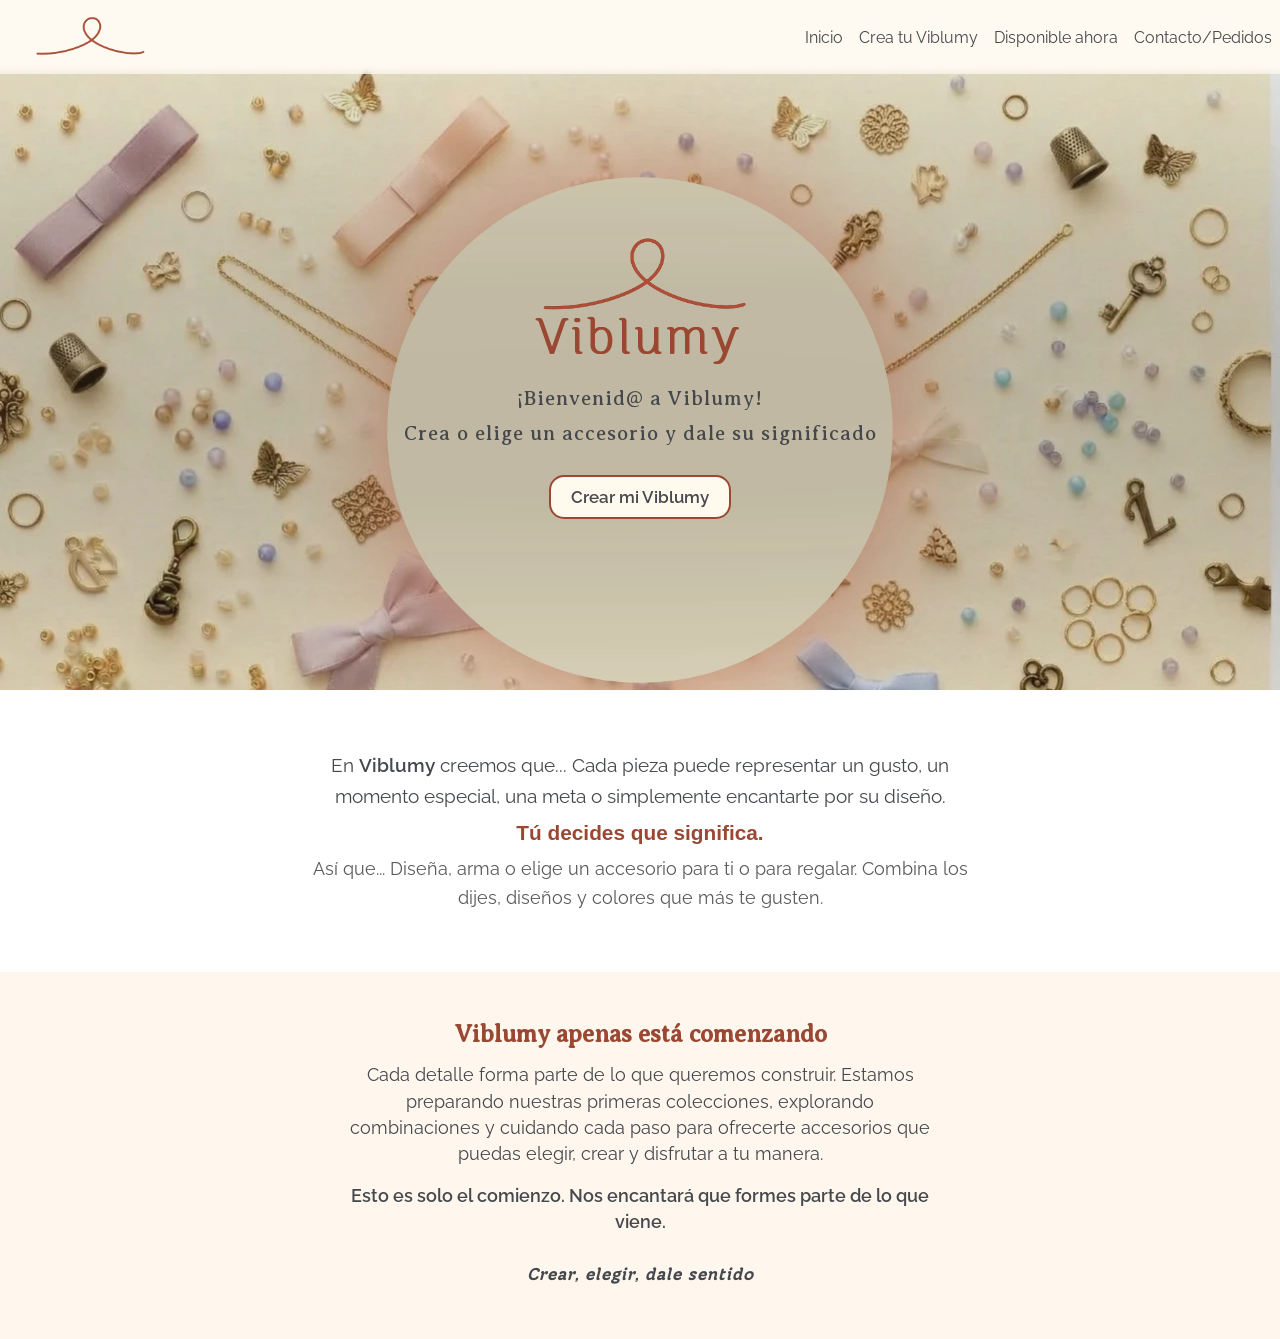
==== index.html @ ad6a2ee5 "Add files via upload" ====
<!DOCTYPE html>
<html lang="en">

<head>
    <meta charset="UTF-8">
    <meta name="viewport" content="width=device-width, initial-scale=1.0">
    <title>Viblumy</title>
    <link rel="icon" href="images/viblumy_icon.ico">
    <link rel="stylesheet" href="https://cdn.jsdelivr.net/npm/bootstrap-icons@1.13.1/font/bootstrap-icons.min.css">
    <link rel="stylesheet" href="styles.css">
</head>

<body>
    <header>
        <img class="logo" src="./images/viblumy_icon.png" alt="Logo">
        <button id="abrir" class="abrir-menu"><i class="bi bi-list"></i></button>
        <nav class="nav" id="nav">
            <button class="cerrar-menu" id="cerrar"><i class="bi bi-x-circle"></i></button>
            <ul class="nav-list">
                <li><a href="index.html">Inicio</a></li>
                <li><a href="v_creaViblumy.html">Crea tu Viblumy</a></li>
                <li><a href="v_disponib.html">Disponible ahora</a></li>
                <li><a href="v_contact.html">Contacto/Pedidos</a></li>
            </ul>
        </nav>
    </header>

    <section id="inicio">
        <div class="hero-content">
            <img src="images/HeroInicio.webp" alt="viblumy-hero" class="img-inicio">
            <div class="texto-hero">
                <img class="logo-hero" src="images/viblumy_icon.png" alt="Logo">
                <h1 class="viblumy-hero">Viblumy</h1>
                <p class="txt-inicio">¡Bienvenid@ a Viblumy!</p>
                <p class="txt-inicio">Crea o elige un accesorio y dale su significado</p>
                <br>
                <button class="boton-crear"><span><a href="v_creaViblumy.html" class="boton-crea">Crear mi
                            Viblumy</a></span></button>
            </div>
        </div>
    </section>
    <section class="introduccion-viblumy">
        <div class="contenedor-texto">
            <p class="filosofia">
                En <strong>Viblumy</strong> creemos que... Cada pieza puede representar un gusto, un momento especial,
                una meta o simplemente encantarte por su diseño.
            </p>
            <p class="resalte">Tú decides que significa.</p>
            <p class="accion">
                Así que... Diseña, arma o elige un accesorio para ti o para regalar. Combina los dijes, diseños y
                colores que más te gusten.
            </p>
        </div>
    </section>
    <section class="lanzamiento-viblumy">
        <div class="cont-lanzamiento-texto">
            <h2>Viblumy apenas está comenzando</h2>
            <p>Cada detalle forma parte de lo que queremos construir.
                Estamos preparando nuestras primeras colecciones, explorando combinaciones y cuidando cada paso para
                ofrecerte accesorios que puedas elegir, crear y disfrutar a tu manera.
            </p>
                <p class="despedida">
                Esto es solo el comienzo. Nos encantará que formes parte de lo que viene.
            </p>
            <p class="lema">
                <strong>Crear, elegir, dale sentido</strong>
            </p>
        </div>
    </section>

    <script src="script.js"></script>

</body>

</html>
---- styles.css ----
/*Elementos determinados 
Color Terracota: #9a4832
Color Beige: #fff9ee
Color Grafito: #45484d
*/

/*Tipografias*/
@font-face {
  font-family: 'Raleway';
  src: url(fonts/Raleway-Regular.ttf) format(truetype);
  font-weight: 400;
  font-style: normal;
}

@font-face {
  font-family: 'Raleway';
  src: url(fonts/Raleway-SemiBold.ttf) format(truetype);
  font-weight: 800;
  font-style: normal;
}

@font-face {
  font-family: 'Moonjelly';
  src: url(fonts/Moonjelly-Light.otf) format(truetype);
  font-weight: 400;
  font-style: normal;
}

@font-face {
  font-family: 'Moonjelly';
  src: url(fonts/Moonjelly-Bold.otf) format(truetype);
  font-weight: 700;
  font-style: normal;
}

@font-face {
  font-family: 'Alice', sans-serif;
  src: url(fonts/Arvo-Regular.ttf) format(truetype);
  font-weight: 400;
  font-style: normal;
}

@font-face {
  font-family: 'Yeseva', sans-serif;
  src: url(fonts/YesevaOne-Regular.ttf) format(truetype);
  font-weight: 400;
  font-style: normal;
}

@font-face {
  font-family: 'Mango', sans-serif;
  src: url(fonts/MangoCamise-Regular-BF6a6d9352645de.ttf) format(truetype);
  font-weight: 400;
  font-style: normal;
}

@font-face {
  font-family: 'Averia';
  src: url(fonts/AveriaSerifLibre-Regular.ttf) format(truetype);
  font-weight: 400;
  font-style: normal;
}

/* RESET Y REGLAS DE DESPLAZAMIENTO GENERAL */
* {
  margin: 0;
  padding: 0;
  box-sizing: border-box;
  font-family: 'Raleway', sans-serif;
  font-weight: 400;
}

html,
body {
  width: 100%;
  min-height: 100vh;
  overflow-x: hidden;
  /* Evita desplazamiento horizontal no deseado */
  overflow-y: auto;
  /* Asegura que el scroll vertical funcione siempre */
  background-color: #fdfaf7;
  color: #45484d;
  scroll-behavior: smooth;

}

body {
  margin: 0;
  padding-top: 60px;
  /* Evita que el header tape el inicio de la página */
}

/* HEADER */
header {
  display: flex;
  align-items: center;
  justify-content: space-between;
  padding: 0.5rem;

  /* 1. CAMBIO CLAVE: Cambiado a RGBA para darle 70% de opacidad (0.7) */
  background-color: rgba(255, 249, 238, 0.7);

  position: fixed;
  top: 0;
  left: 0;
  right: 0;
  width: 100%;
  z-index: 1000;

  backdrop-filter: blur(2.5px);
  -webkit-backdrop-filter: blur(2.5px);
}

.logo {
  max-width: 10rem;
}

.nav-list {
  list-style-type: none;
  display: flex;
  gap: 1rem;
}

.nav-list li a {
  text-decoration: none;
  color: #45484d;
}

.abrir-menu,
.cerrar-menu {
  display: none;
}

/* INICIO */
.hero-content {
  position: relative;
  width: 100%;
  /* 1. Definimos una altura responsiva para que siempre tenga espacio */
  min-height: 70vh;
  /* Ocupa el 70% de la altura de la pantalla del usuario */
  display: flex;
  justify-content: center;
  align-items: center;
  text-align: center;
  overflow: hidden;
  padding: 1rem;
}

.img-inicio {
  position: absolute;
  margin-top: 10px;
  top: 0;
  left: 0;
  width: 100%;
  height: 100%;
  /* Cubre todo el contenedor sin deformarse */
  object-fit: cover;
  object-position: center;
  z-index: 1;
  /* Fondo */
  background-image: linear-gradient(rgba(0, 0, 0, 0.4), rgba(0, 0, 0, 0.4)), url(images/HeroInicio.webp);
  background-position: center center;
  background-size: cover;
  background-repeat: no-repeat;
  min-height: 80vh;

}

.texto-hero {
  display: flex;
  flex-direction: column;
  justify-content: center;
  align-items: center;
  text-align: center;
  position: relative;
  z-index: 2;
  /* Asegura que el texto quede SIEMPRE sobre la imagen */
  max-width: 90%;
  /* Evita que el texto toque los bordes en celulares */
  padding: 10px 20px;
}

.logo-hero {
  max-width: 300px;
  height: auto;
  margin-bottom: 0;
  margin-top: -10px;
}

.viblumy-hero {
  font-family: 'Moonjelly';
  font-weight: 400;
  font-size: 50px;
  color: #9a4832;
  letter-spacing: 5px;
  margin-top: -15px;
  line-height: 1;
  margin-bottom: 20px;
  text-shadow: 1px 0 0 currentColor, -1px 0 0 currentColor;
}

.txt-inicio {
  font-family: 'Averia';
  font-weight: lighter;
  font-size: 20px;
  color: #45484d;
  letter-spacing: 1px;
  margin-bottom: 10px;
}

.boton-crear {
  background-color: #fff9ee;
  border: 2px solid #9a4832;
  border-radius: 15px;
  cursor: pointer;
  padding: 10px 20px;
  transition: background-color 0.3s ease, transform 0.3s ease;
}

.boton-crea {
  text-decoration: none;
  color: #45484d;
  font-family: 'Raleway', sans-serif;
  font-size: 17px;
  font-weight: bold;
}

.boton-crear:hover {
  background-color: #f5aa95;
  transform: scale(1.1);
}

.introduccion-viblumy {
  background-color: #ffffff;
  padding: 60px 20px; /* Espacio entrea arriba y abajo */
  text-align: center; /* Centra todo el texto */
}

.contenedor-texto {
   max-width: 700px;
   margin: 0 auto;
}

.filosofia {
  font-family: 'Raleway', sans-serif;
  font-size: 1.2rem;
  line-height: 1.6;
  color: #45484d;
}

.filosofia strong {
  font-weight: 800 !important;
}

.resalte {
  font-family: 'Gill Sans', sans-serif;
  font-size: 1.3rem;
  font-weight: bold;
  color: #9a4832;
  margin: 10px 0;
}

.accion {
  font-family: 'Raleway', sans-serif;
  font-size: 1.1rem;
  line-height: 1.6;
  color: #5a5a5a;
}

.lanzamiento-viblumy {
  background-color: #fff6ee;
  padding: 50px 20px; /* Espacio entrea arriba y abajo */
  text-align: center; /* Centra todo el texto */
}

.cont-lanzamiento-texto {
  max-width: 600px;
  margin: 0 auto;
  
  line-height: 1.6rem;
  color: #45484d;
}

.lanzamiento-viblumy h2 {
  font-family: 'Averia';
  color: #9a4832;
  font-weight: bold;
  margin-bottom: 15px;
  font-size: 1.5rem;
}

.lanzamiento-viblumy p {
  font-family: 'Raleway';
  font-size: 1.1rem;
  line-height: 1.5;
  color: #45484d;
}

.despedida {
  font-family: 'Raleway';
  margin-top: 15px;
  font-weight: bold;
}

.lema {
  font-family: 'Raleway';
  margin-top: 25px;
  font-style: italic;
  color: #8a8a8a;
  letter-spacing: 1px;
}

.lema strong {
  font-family: 'Moonjelly';
  font-weight: 800 !important;
  font-size: bold;
}



/* CREA TU VIBLUMY - INICIO */
.catalogo-crear {
  display: flex;
  flex-wrap: wrap;
  gap: 0.8rem;
  margin-top: 0.8rem;
}

.contenedor-crear {
  margin-top: 20px;
}

.title-cat {
  text-align: center;
  position: relative;
  flex-direction: column;
  padding: 0.5rem;
  margin-top: 10px;
  margin-bottom: 20px;
  font-family: 'Mango';
  font-weight: bold;
  font-size: 40px;
  color: #45484d;
  letter-spacing: 4px;
}

.subt-cat {
  text-align: left;
  position: relative;
  flex-direction: column;
  padding: 3rem;
  margin-top: -40px;
  font-family: 'Yeseva';
  font-weight: bold;
  font-size: 25px;
  color: #45484d;
  letter-spacing: 3px;
}

.btn {
  text-align: center;
  margin-top: -30px;
  margin-bottom: 50px;
  display: inline-flex;
  align-items: center;
  justify-content: center;
  min-width: 380px;
  height: 100px;
  background-color: #fff9ee;
  border: 2px solid #9a4832;
  border-radius: 15px;
  cursor: pointer;
  padding: 10px 20px;
  transition: background-color 0.3s ease, transform 0.3s ease;
  text-decoration: none;
  color: #45484d;
  font-family: 'Raleway', sans-serif;
  font-size: 17px;
  font-weight: bold;
}

.boton-pulseras-charm {
  margin-left: 150px;
  margin-right: 10px;
}

.boton-pulseras-charm:hover {
  background-color: #f5aa95;
}

.boton-colgantes-charm {
  margin-right: 40px;
  margin-left: 10px;
}

.boton-colgantes-charm:hover {
  background-color: #f5aa95;
}

.boton-pulseras-chaqui {
  margin-left: 150px;
  margin-right: 10px;
}

.boton-pulseras-chaqui:hover {
  background-color: #f5aa95;
}

.boton-colgantes-chaqui {
  margin-right: 40px;
  margin-left: 10px;
}

.boton-colgantes-chaqui:hover {
  background-color: #f5aa95;
}

/* DISPONIBLE AHORA */
.catalogo-grid {
  display: grid;
  grid-template-columns: repeat(auto-fit, minmax(160px, 1fr));
  gap: 1.5rem;
  padding: 1rem;
  max-width: 900px;
  margin: 0 auto;
}

.tarjeta-producto {
  background-color: #fff9ee;
  border: 1px solid #9a4832;
  border-radius: 12px;
  overflow: hidden;
  display: flex;
  flex-direction: column;
  justify-content: space-between;
}

.producto-img {
  width: 100%;
  aspect-ratio: 1 / 1;
  object-fit: cover;
}

.producto-info {
  padding: 0.8rem;
  text-align: center;
}

.producto-titulo {
  font-family: 'Raleway', sans-serif;
  font-size: 0.95rem;
  color: #45484d;
  margin-bottom: 0.4rem;
}

.producto-precio {
  font-family: 'Raleway', sans-serif;
  font-weight: bold;
  color: #9a4832;
  margin-bottom: 0.8rem;
}

.btn-comprar {
  display: block;
  background-color: #9a4832;
  color: #fff9ee;
  padding: 0.5rem;
  border-radius: 8px;
  font-family: 'Raleway', sans-serif;
  font-size: 0.85rem;
  font-weight: bold;
  border: none;
  cursor: pointer;
}

.filtros-disponible {
  display: flex;
  justify-content: center;
  gap: 12px;
  margin: 20px 0;
  flex-wrap: wrap;
}

.btn-filtro-da {
  display: inline-flex;
  background-color: transparent;
  color: #45484d;
  border: 2px solid #45484d;
  border-radius: 20px;
  padding: 8px 18px;
  font-size: 14px;
  font-weight: 600;
  font-family: 'Raleway', sans-serif;
  cursor: pointer;
  transition: all 0.3s ease;
}

.btn-filtro-da:hover,
.btn-filtro-da.activa {
  border-color: #9a4832;
}

/* CONTACTO/PEDIDOS */
.caja-mensaje {
  position: relative;
  border: 2px solid #9a4832;
  background-color: transparent;
  border-radius: 8px;
  padding: 1.5rem 1rem;
  text-align: center;
  max-width: 320px;
  margin: 2rem auto;
}

.caja-mensaje::before {
  content: "";
  position: absolute;
  top: -12px;
  left: -12px;
  width: 100%;
  height: 100%;
  border: 3px solid #9a4832;
  border-radius: 8px;
  z-index: -1;
}

.txtc {
  font-family: 'Averia', sans-serif;
  font-weight: 400;
  font-size: 17px;
  color: #45484d;
  letter-spacing: 1px;
  margin-top: 0px;
  margin-bottom: 5px;
  align-items: center;
}

.txt-contacto1 {
  margin-top: -5px;
}

.contenedor-btns-contacto {
  display: flex;
  justify-content: center;
  gap: 5rem;
  align-items: center;
}

.btn-contacto {
  margin-top: 30px;
  display: flex;
  flex-direction: column;
  align-items: center;
  gap: 0.4rem;
  text-decoration: none;
  color: #45484d;
  cursor: pointer;
}

.btn-contacto img {
  width: 70px;
  height: auto;
}

/* Sección FAQ CONTACTO/PEDIDOS */
.seccion-faq {
  max-width: 380px;
  margin: 8rem auto;
  padding: 0 1rem;
}

.seccion-faq h3 {
  color: #45484d;
  font-family: 'Alice', sans-serif;
  font-weight: bold;
  font-size: 1.1rem;
  text-align: center;
  margin-bottom: 1rem;
}

.faq-item {
  background-color: #fff9ee;
  border: 1px solid #9a4832;
  border-radius: 8px;
  margin-bottom: 0.8rem;
  padding: 0.8rem 1rem;
  cursor: pointer;
  transition: all 0.2s ease;
}

.faq-item summary {
  font-family: 'Raleway', sans-serif;
  font-weight: bold;
  color: #45484d;
  font-size: 0.9rem;
  outline: none;
}

.faq-item p {
  margin-top: 0.6rem;
  font-family: 'Raleway', sans-serif;
  font-weight: 400;
  font-size: 0.8rem;
  color: #45484d;
  line-height: 1.4;
}

/* ESTRUCTURA PRINCIPAL DEL PERSONALIZADOR (2 COLUMNAS) */
.personalizador-wrapper {
  display: flex;
  flex-wrap: wrap;
  max-width: 1100px;
  margin: 2rem auto;
  gap: 1.5rem;
  padding: 1rem;
}

.lienzo-seccion {
  flex: 1;
  min-width: 320px;
  display: flex;
  flex-direction: column;
  align-items: center;
  position: relative;
}

.titulo-lienzo {
  font-size: 1.5rem;
  color: #9a4832;
  margin-top: -20px;
  margin-bottom: 2rem;
}

.panel-seccion {
  flex: 1;
  min-width: 320px;
  background: #ffffff;
  padding: 1.5rem;
  border-radius: 12px;
  border: 1px solid #eee;
  box-shadow: 0 4px 12px rgba(0, 0, 0, 0.03);
}

.subtitulo-seccion {
  font-size: 1.1rem;
  color: #45484d;
  margin-bottom: 0.8rem;
}

.bloque-opcion {
  margin-bottom: 1.5rem;
}

/* LIENZO Y BOTONES */
.lienzo-contenedor {
  position: relative;
  width: 100%;
  max-width: 400px;
  height: 400px;
  margin: 1rem auto;
  display: flex;
  justify-content: center;
  align-items: center;
}

.btn-cant {
  text-align: center;
  align-items: center;
  justify-content: center;
  background-color: #fff9ee;
  color: #45484d;
  font-family: 'Raleway', sans-serif;
  font-size: 17px;
  font-weight: bold;
  display: inline-flex;
  border-radius: 25px;
  padding: 0.2rem 0.4rem;
  margin-top: 8px;
  border: 2px solid #9a4832;
  cursor: pointer;
  transition: background-color 0.3s ease, transform 0.3s ease;
}

.btn-cant:hover {
  color: #ffffff;
  background-color: #9a4832;
}

/* SELECCIÓN DE CADENAS Y CATALOGO DE DIJES */
.pulsera-grid,
.charm-grid {
  display: flex;
  flex-wrap: wrap;
  gap: 0.8rem;
  margin-top: 0.8rem;
}

.tarjeta-pulsera,
.tarjeta-charm {
  border: 2px solid #eee;
  border-radius: 8px;
  padding: 0.5rem;
  text-align: center;
  cursor: pointer;
  background: #fff;
  transition: border-color 0.2s ease;
  margin-bottom: 1rem;
}

.tarjeta-charm {
  display: flex;
  flex-direction: column;
  align-items: center;
  justify-content: space-between;
}

.tarjeta-pulsera:hover,
.tarjeta-charm:hover {
  border-color: #d4af37;
}

.tarjeta-pulsera.activa {
  border-color: #9a4832;
  background-color: #fdfaf7;
}

.tarjeta-pulsera img,
.tarjeta-charm img {
  width: 60px;
  height: 60px;
  object-fit: contain;
}

.nombre {
  font-size: 0.85rem;
  font-weight: 600;
  margin-top: 0.3rem;
}

.precio {
  font-size: 0.8rem;
  color: #777;
}

/* CATEGORÍAS Y SUBCATEGORÍAS */
.filtros-contenedor {
  display: flex;
  flex-direction: column;
  gap: 0.8rem;
  margin-top: 0.5rem;
}

.pestañas-categorias

/*,
.pestañas-subcategorias*/
  {
  display: flex;
  flex-wrap: wrap;
  gap: 0.5rem;
}

.btn-cat {
  border: 1px solid #9a4832;
  background: transparent;
  color: #9a4832;
  padding: 0.4rem 0.8rem;
  border-radius: 20px;
  cursor: pointer;
  font-size: 0.85rem;
  transition: all 0.2s ease;
}

.btn-cat.activa {
  background: #9a4832;
  color: #ffffff;
}

/*.btn-subcat {
  border: 1px solid #ccc;
  background: #f8f8f8;
  color: #555;
  padding: 0.3rem 0.7rem;
  border-radius: 15px;
  cursor: pointer;
  font-size: 0.8rem;
  transition: all 0.2s ease;
}

.btn-subcat.activa {
  background: #d4af37;
  color: #ffffff;
  border-color: #d4af37;
}*/

/* TICKET FLOTANTE */
.ticket-flotante {
  position: fixed;
  bottom: 15px;
  right: 15px;
  width: 90%;
  max-width: 320px;
  z-index: 999;
}

.ticket-contenido {
  color: #45484d;
  padding: 18px 16px;
  border-radius: 20px;
  background-color: rgba(253, 248, 245, 0.85);
  backdrop-filter: blur(12px);
  -webkit-backdrop-filter: blur(12px);
  border: 3px solid rgba(154, 72, 50, 0.2);
  position: relative;
}

.ticket-contenido:before {
  position: absolute;
  top: -12px;
  /* Sintaxis corregida */
  left: 50%;
  transform: translateX(-50%);
  background-color: #9a4832;
  color: #ffffff;
  font-size: 0.75rem;
  font-weight: bold;
  letter-spacing: 1px;
  padding: 3px 14px;
  border-radius: 12px;
  box-shadow: 0 2px 5px rgba(0, 0, 0, .2);
}

.ticket-contenido h3 {
  margin: 0 0 10px 0;
  font-size: 1rem;
}

#lista-pedido p {
  margin: 4px 0;
  font-size: 0.9rem;
  color: #45484d;
}

.ticket-total {
  margin: 12px 0;
  font-size: 1.1rem;
}

.btn-finalizar {
  width: 100%;
  background-color: #9a4832;
  color: white;
  border: none;
  padding: 12px;
  border-radius: 8px;
  font-size: 1rem;
  font-weight: bold;
  cursor: pointer;
}

/* ACOMODO */
.acomodo-grid {
  display: grid;
  grid-template-columns: repeat(auto-fit, minmax(130px, 1fr));
  gap: 12px;
  margin-top: 10px;
}

.tarjeta-acomodo {
  border: 2px solid #e0e0e0;
  border-radius: 12px;
  padding: 12px;
  text-align: center;
  cursor: pointer;
  transition: all 0.2s ease;
  background-color: #ffffff;
}

.tarjeta-acomodo.activa {
  border-color: #cf7c5d;
  background-color: #fdf8f5;
}

.icono-acomodo {
  font-size: 1.5rem;
  display: block;
  margin-bottom: 5px;
}

.tarjeta-acomodo h4 {
  margin: 4px 0;
  font-size: 0.95rem;
}

.tarjeta-acomodo p {
  font-size: 0.75rem;
  color: #666;
  margin: 0;
}

/* SELECCIÓN Y MUESTRA DE COLOR EN CHAQUIRAS */
.colores-grid {
  display: grid;
  grid-template-columns: repeat(2, 1fr);
  gap: 15px;
}

.ninguno {
  font-family: 'Raleway', sans-serif;
  font-weight: 400;
  font-size: 15px;
  color: #45484d;
  align-items: center;
  gap: 6px;
  display: inline-block;
  vertical-align: middle;
  margin-top: 0.5rem;
  margin-bottom: 0.5rem;
}

.colores {
  display: flex;
  font-family: 'Raleway', sans-serif;
  font-weight: 400;
  font-size: 15px;
  color: #45484d;
  align-items: center;
  margin-top: 0.5rem;
  margin-bottom: 0.5rem;
  cursor: pointer;
}

.muestra-color {
  display: inline-block;
  width: 20px;
  height: 20px;
  border-radius: 50%;
  border: 1px solid #45484d;
  margin: 0 6px;
  transition: transform 0.2s ease, border-color 0.2s ease, box-shadow 0.2s ease;
}

/* ANIMACIÓN: El círculo de chaquira crece y resalta al seleccionarse */
.colores input[type="radio"]:checked+.muestra-color {
  transform: scale(1.25);
  border: 2px solid #9a4832;
  box-shadow: 0 0 6px rgba(154, 72, 50, 0.4);
}

/*Marquesina texto Envios*/
.marquesina {
  background-color: rgba(154, 72, 50, 0.878);
  margin-top: 10px;
  text-align: center;
  color: #fff;
  overflow: hidden;
  white-space: nowrap;
  padding: 5px 0;
}

/* AJUSTES RESPONSIVOS (MÓVIL) */
@media screen and (max-width: 550px) {

  .abrir-menu,
  .cerrar-menu {
    display: block;
    border: 0;
    font-size: 1.25rem;
    background-color: transparent;
    color: #45484d;
    cursor: pointer;
  }

  .nav {
    opacity: 0;
    visibility: hidden;
    display: flex;
    flex-direction: column;
    align-items: flex-end;
    gap: 1rem;

    /* Posicionamiento que fuerza ocupar la pantalla completa del teléfono */
    position: fixed;
    top: 0;
    left: auto;
    right: 0;
    bottom: 0;

    width: 190px;
    max-width: 200px;
    height: 100vh;
    height: 100dvh;

    background-color: #fff9ee;
    padding: 2rem;
    box-shadow: 0 0 0 100vmax rgba(0, 0, 0, .5);
    z-index: 20000;
    overflow-y: auto;

    transition: opacity 0.3s ease, visibility 0.3s ease;
  }

  .nav.visible {
    opacity: 1;
    visibility: visible;
  }

  .nav-list {
    flex-direction: column;
    align-items: flex-end;
  }

  .nav-list li a {
    color: #45484d;
  }

  .logo-hero {
    margin-bottom: 0;
    margin-top: 30px;
  }

  .contenedor-btns-contacto {
    gap: 2.5rem;
  }

  .title-cat {
    margin-bottom: 10px;
  }

  /*.subt-cat {
    margin-bottom: -30px;
  }*/

  .btn {
    display: flex;
    text-align: center;
    align-items: center;
    justify-content: center;
    margin-top: 15px;
    margin-bottom: 20px;
    margin-left: auto;
    margin-right: auto;
    min-width: unset;
    width: 90%;
    max-width: 200px;
  }
}
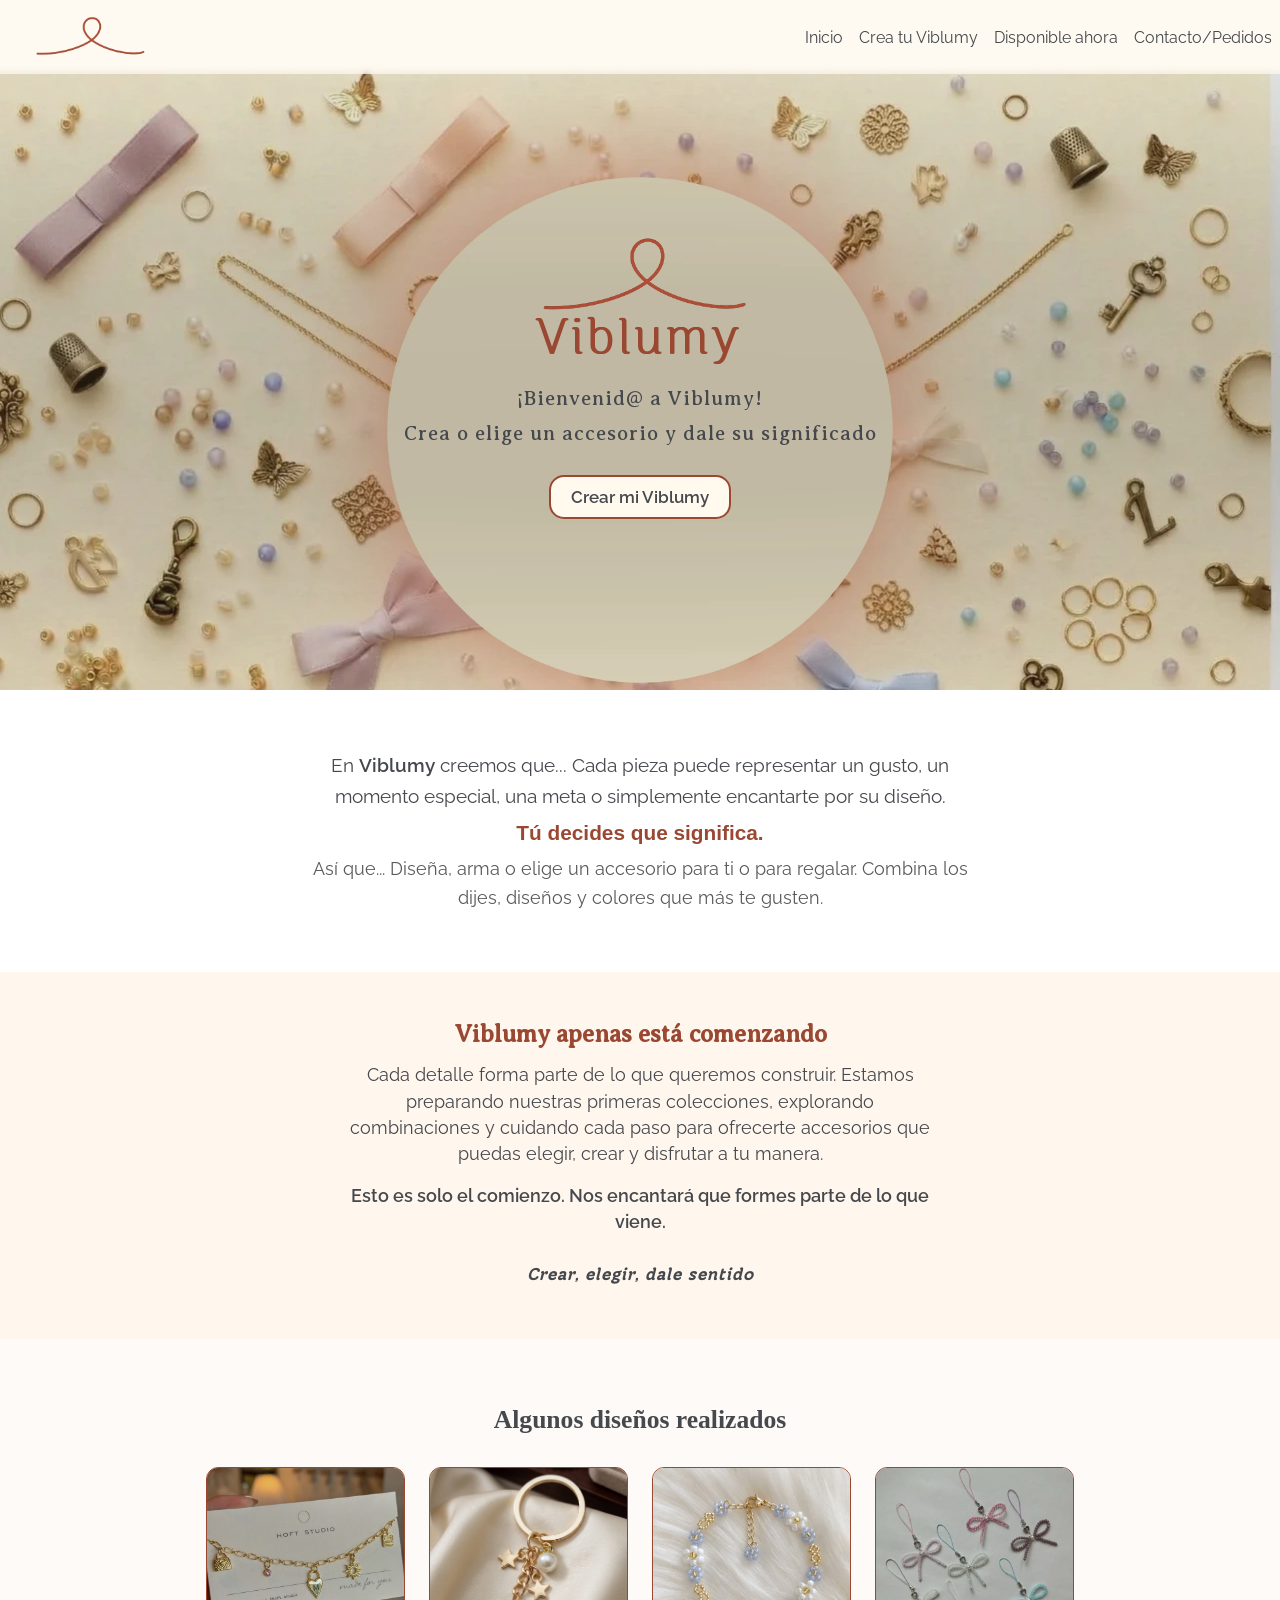
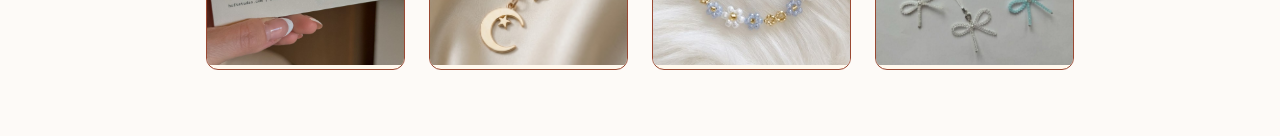
==== commit 975b9e46: "Add files via upload" ====
--- a/index.html
+++ b/index.html
@@ -68,6 +68,35 @@
         </div>
     </section>
 
+    
+        <h2 class="titulo-portafolio">Algunos diseños realizados</h2>
+    <section class="portafolio-inicio-grid">    
+        <article class="imagen-portafolio">
+            <a href="v_pulserasCB.html"><img src="images/pulsera-portafolio.jpg" alt="portafolio" class="portafolio-img"></a>
+        </article>
+        <article class="imagen-portafolio">
+            <a href="v_llaverosCB.html"><img src="images/llavero-portafolio.jpeg" alt="portafolio" class="portafolio-img"></a>
+        </article>
+        <article class="imagen-portafolio">
+            <a href="v_pulserasCH.html"><img src="images/pulserachaqui-portafolio.jpg" alt="portafolio" class="portafolio-img"></a>
+        </article>
+        <article class="imagen-portafolio">
+            <a href="v_llaverosCH.html"><img src="images/colgantes-portafolio.jpg" alt="portafolio" class="portafolio-img"></a>
+        </article>
+        <!--<article class="imagen-portafolio">
+            <img src="images/dijes.jpeg" alt="portafolio" class="portafolio-img">
+        </article>
+        <article class="imagen-portafolio">
+            <img src="images/dijes.jpeg" alt="portafolio" class="portafolio-img">
+        </article>
+        <article class="imagen-portafolio">
+            <img src="images/dijes.jpeg" alt="portafolio" class="portafolio-img">
+        </article>
+        <article class="imagen-portafolio">
+            <img src="images/dijes.jpeg" alt="portafolio" class="portafolio-img">
+        </article>-->
+    </section>
+
     <script src="script.js"></script>
 
 </body>
--- a/styles.css
+++ b/styles.css
@@ -316,7 +316,79 @@
   font-size: bold;
 }
 
-
+.titulo-portafolio {
+  text-align: center;
+  position: relative;
+  flex-direction: column;
+  padding: 60px 20px;
+  margin-top: 50px;
+  margin-bottom: 10px;
+  font-family: 'Mango';
+  font-weight: 800;
+  font-size: 1.6rem;
+  color: #45484d;
+  padding: 1rem;
+  gap: 1.5rem;
+}
+
+.portafolio-inicio-grid {
+  display: grid;
+  grid-template-columns: repeat(auto-fit, minmax(160px, 1fr));
+  gap: 1.5rem;
+  padding: 1rem;
+  max-width: 900px;
+  margin: 0 auto;
+}
+
+.imagen-portafolio {
+  margin-top: -10px;
+  margin-bottom: 50px;
+  background-color: #fff9ee;
+  border: 1px solid #9a4832;
+  border-radius: 12px;
+  overflow: hidden;
+  display: flex;
+  flex-direction: column;
+  justify-content: space-between;
+}
+
+.portafolio-img {
+  width: 100%;
+  aspect-ratio: 1 / 1;
+  object-fit: cover;
+}
+
+/*.btn-comprar {
+  display: block;
+  background-color: #9a4832;
+  color: #fff9ee;
+  padding: 0.5rem;
+  border-radius: 8px;
+  font-family: 'Raleway', sans-serif;
+  font-size: 0.85rem;
+  font-weight: bold;
+  border: none;
+  cursor: pointer;
+}
+
+.btn-filtro-da {
+  display: inline-flex;
+  background-color: transparent;
+  color: #45484d;
+  border: 2px solid #45484d;
+  border-radius: 20px;
+  padding: 8px 18px;
+  font-size: 14px;
+  font-weight: 600;
+  font-family: 'Raleway', sans-serif;
+  cursor: pointer;
+  transition: all 0.3s ease;
+}
+
+.btn-filtro-da:hover,
+.btn-filtro-da.activa {
+  border-color: #9a4832;
+}*/
 
 /* CREA TU VIBLUMY - INICIO */
 .catalogo-crear {
@@ -589,21 +661,33 @@
 }
 
 .faq-item summary {
-  font-family: 'Raleway', sans-serif;
+  font-family: 'Averia', sans-serif;
   font-weight: bold;
   color: #45484d;
   font-size: 0.9rem;
   outline: none;
 }
 
-.faq-item p {
-  margin-top: 0.6rem;
+.faq-item p{
+  margin-top: 0.2rem;
   font-family: 'Raleway', sans-serif;
   font-weight: 400;
   font-size: 0.8rem;
   color: #45484d;
   line-height: 1.4;
 }
+
+.faq-item strong {
+  font-weight: 800;
+}
+
+.faq-item li {
+  margin-top: 0.4rem;
+  font-family: 'Raleway', sans-serif;
+  font-weight: 400;
+  font-size: 0.8rem;
+}
+
 
 /* ESTRUCTURA PRINCIPAL DEL PERSONALIZADOR (2 COLUMNAS) */
 .personalizador-wrapper {
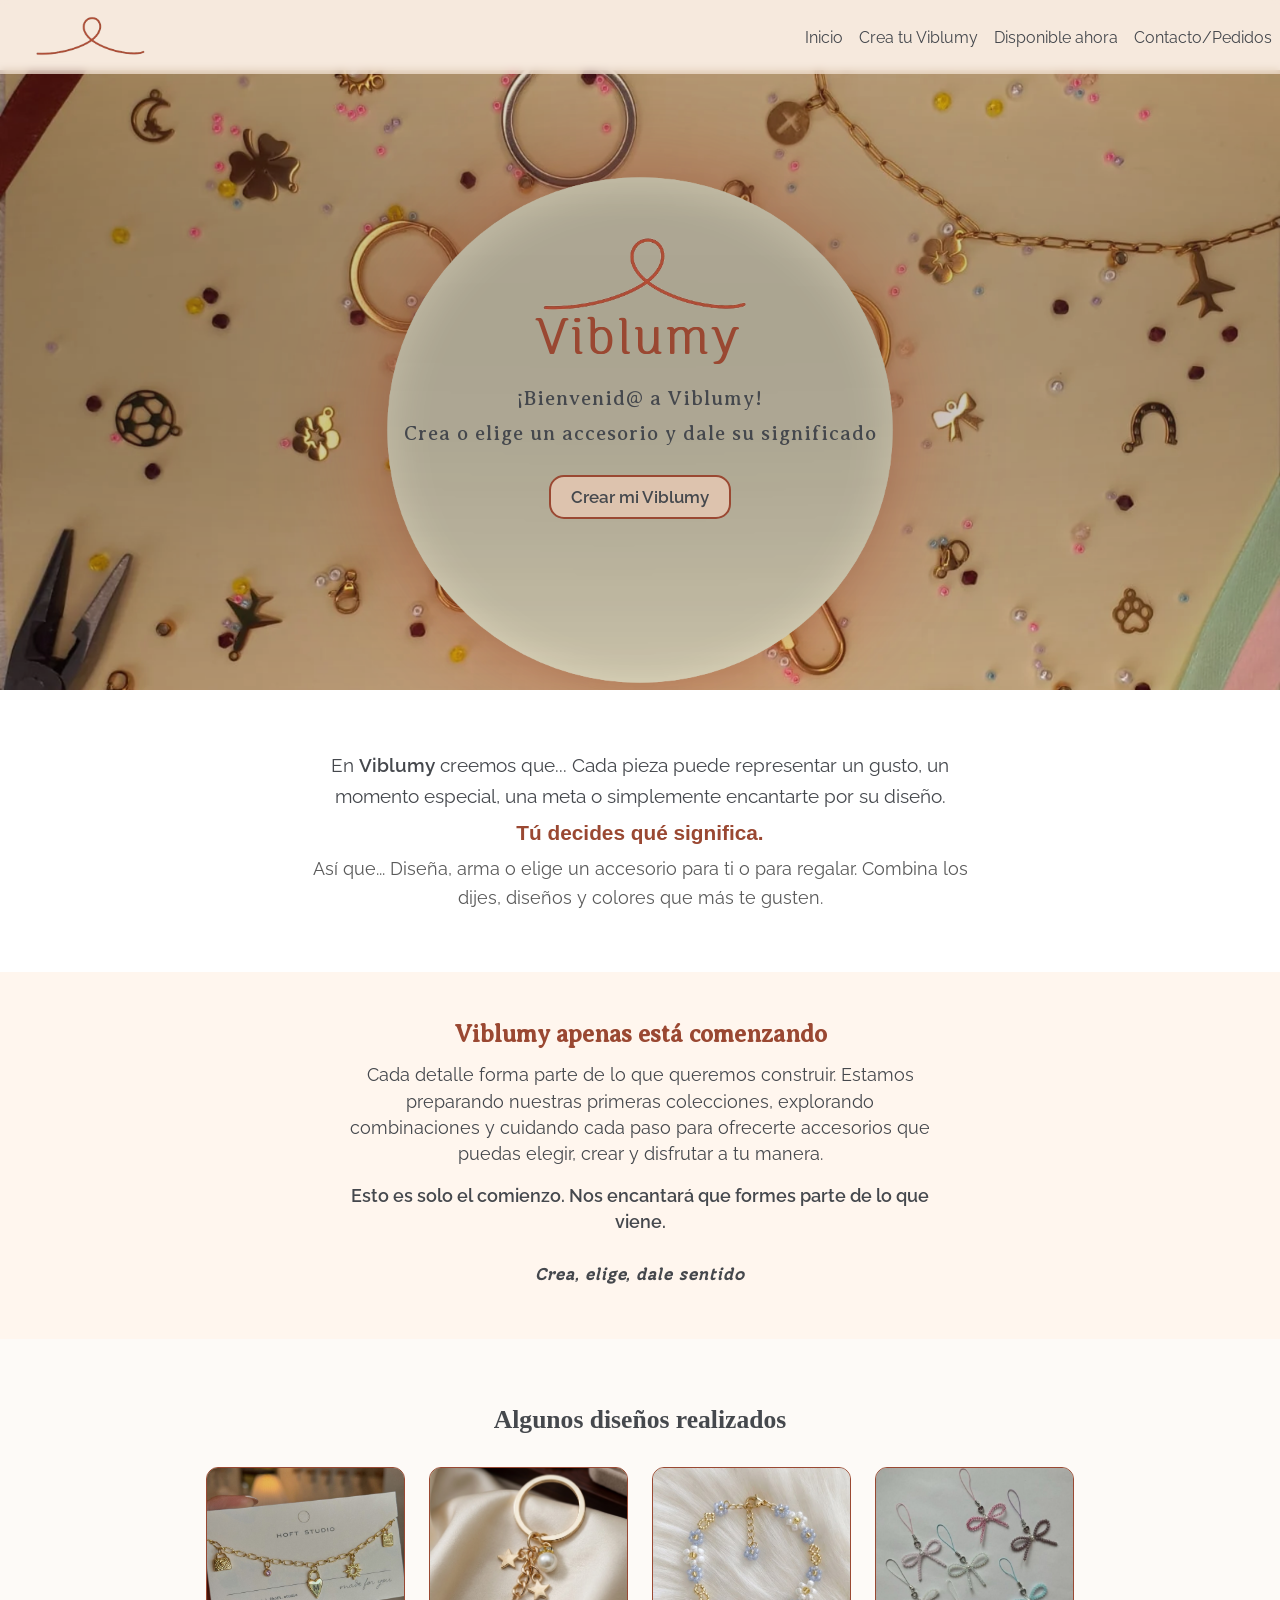
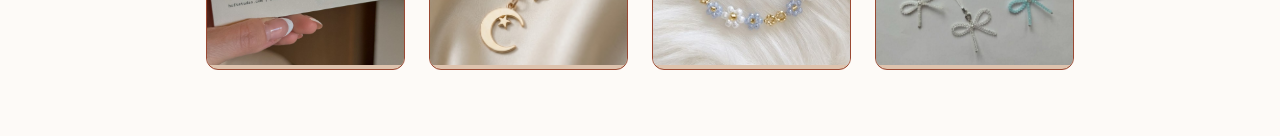
==== commit 8bb0344f: "Add files via upload" ====
--- a/index.html
+++ b/index.html
@@ -27,15 +27,14 @@
 
     <section id="inicio">
         <div class="hero-content">
-            <img src="images/HeroInicio.webp" alt="viblumy-hero" class="img-inicio">
+            <img src="images/HeroFondo.png" alt="viblumy-hero" class="img-inicio">
             <div class="texto-hero">
                 <img class="logo-hero" src="images/viblumy_icon.png" alt="Logo">
                 <h1 class="viblumy-hero">Viblumy</h1>
                 <p class="txt-inicio">¡Bienvenid@ a Viblumy!</p>
                 <p class="txt-inicio">Crea o elige un accesorio y dale su significado</p>
                 <br>
-                <button class="boton-crear"><span><a href="v_creaViblumy.html" class="boton-crea">Crear mi
-                            Viblumy</a></span></button>
+                <button class="boton-crear"><span><a href="v_creaViblumy.html" class="boton-crea">Crear mi Viblumy</a></span></button>
             </div>
         </div>
     </section>
@@ -45,7 +44,7 @@
                 En <strong>Viblumy</strong> creemos que... Cada pieza puede representar un gusto, un momento especial,
                 una meta o simplemente encantarte por su diseño.
             </p>
-            <p class="resalte">Tú decides que significa.</p>
+            <p class="resalte">Tú decides qué significa.</p>
             <p class="accion">
                 Así que... Diseña, arma o elige un accesorio para ti o para regalar. Combina los dijes, diseños y
                 colores que más te gusten.
@@ -63,7 +62,7 @@
                 Esto es solo el comienzo. Nos encantará que formes parte de lo que viene.
             </p>
             <p class="lema">
-                <strong>Crear, elegir, dale sentido</strong>
+                <strong>Crea, elige, dale sentido</strong>
             </p>
         </div>
     </section>
--- a/styles.css
+++ b/styles.css
@@ -1,6 +1,6 @@
 /*Elementos determinados 
 Color Terracota: #9a4832
-Color Beige: #fff9ee
+Color Beige: #ddc3ae
 Color Grafito: #45484d
 */
 
@@ -98,7 +98,7 @@
   padding: 0.5rem;
 
   /* 1. CAMBIO CLAVE: Cambiado a RGBA para darle 70% de opacidad (0.7) */
-  background-color: rgba(255, 249, 238, 0.7);
+  background-color: rgba(243, 225, 210, 0.7);
 
   position: fixed;
   top: 0;
@@ -107,8 +107,8 @@
   width: 100%;
   z-index: 1000;
 
-  backdrop-filter: blur(2.5px);
-  -webkit-backdrop-filter: blur(2.5px);
+  backdrop-filter: blur(3.5px);
+  -webkit-backdrop-filter: blur(3.5px);
 }
 
 .logo {
@@ -209,7 +209,7 @@
 }
 
 .boton-crear {
-  background-color: #fff9ee;
+  background-color: #ddc3ae;
   border: 2px solid #9a4832;
   border-radius: 15px;
   cursor: pointer;
@@ -343,7 +343,7 @@
 .imagen-portafolio {
   margin-top: -10px;
   margin-bottom: 50px;
-  background-color: #fff9ee;
+  background-color: #ddc3ae;
   border: 1px solid #9a4832;
   border-radius: 12px;
   overflow: hidden;
@@ -361,7 +361,7 @@
 /*.btn-comprar {
   display: block;
   background-color: #9a4832;
-  color: #fff9ee;
+  color: #ddc3ae;
   padding: 0.5rem;
   border-radius: 8px;
   font-family: 'Raleway', sans-serif;
@@ -438,7 +438,7 @@
   justify-content: center;
   min-width: 380px;
   height: 100px;
-  background-color: #fff9ee;
+  background-color: #ddc3ae;
   border: 2px solid #9a4832;
   border-radius: 15px;
   cursor: pointer;
@@ -498,7 +498,7 @@
 }
 
 .tarjeta-producto {
-  background-color: #fff9ee;
+  background-color: #ddc3ae;
   border: 1px solid #9a4832;
   border-radius: 12px;
   overflow: hidden;
@@ -535,7 +535,7 @@
 .btn-comprar {
   display: block;
   background-color: #9a4832;
-  color: #fff9ee;
+  color: #ddc3ae;
   padding: 0.5rem;
   border-radius: 8px;
   font-family: 'Raleway', sans-serif;
@@ -651,7 +651,7 @@
 }
 
 .faq-item {
-  background-color: #fff9ee;
+  background-color: #ddc3ae;
   border: 1px solid #9a4832;
   border-radius: 8px;
   margin-bottom: 0.8rem;
@@ -751,7 +751,7 @@
   text-align: center;
   align-items: center;
   justify-content: center;
-  background-color: #fff9ee;
+  background-color: #ddc3ae;
   color: #45484d;
   font-family: 'Raleway', sans-serif;
   font-size: 17px;
@@ -1075,7 +1075,7 @@
     height: 100vh;
     height: 100dvh;
 
-    background-color: #fff9ee;
+    background-color: #ddc3ae;
     padding: 2rem;
     box-shadow: 0 0 0 100vmax rgba(0, 0, 0, .5);
     z-index: 20000;
